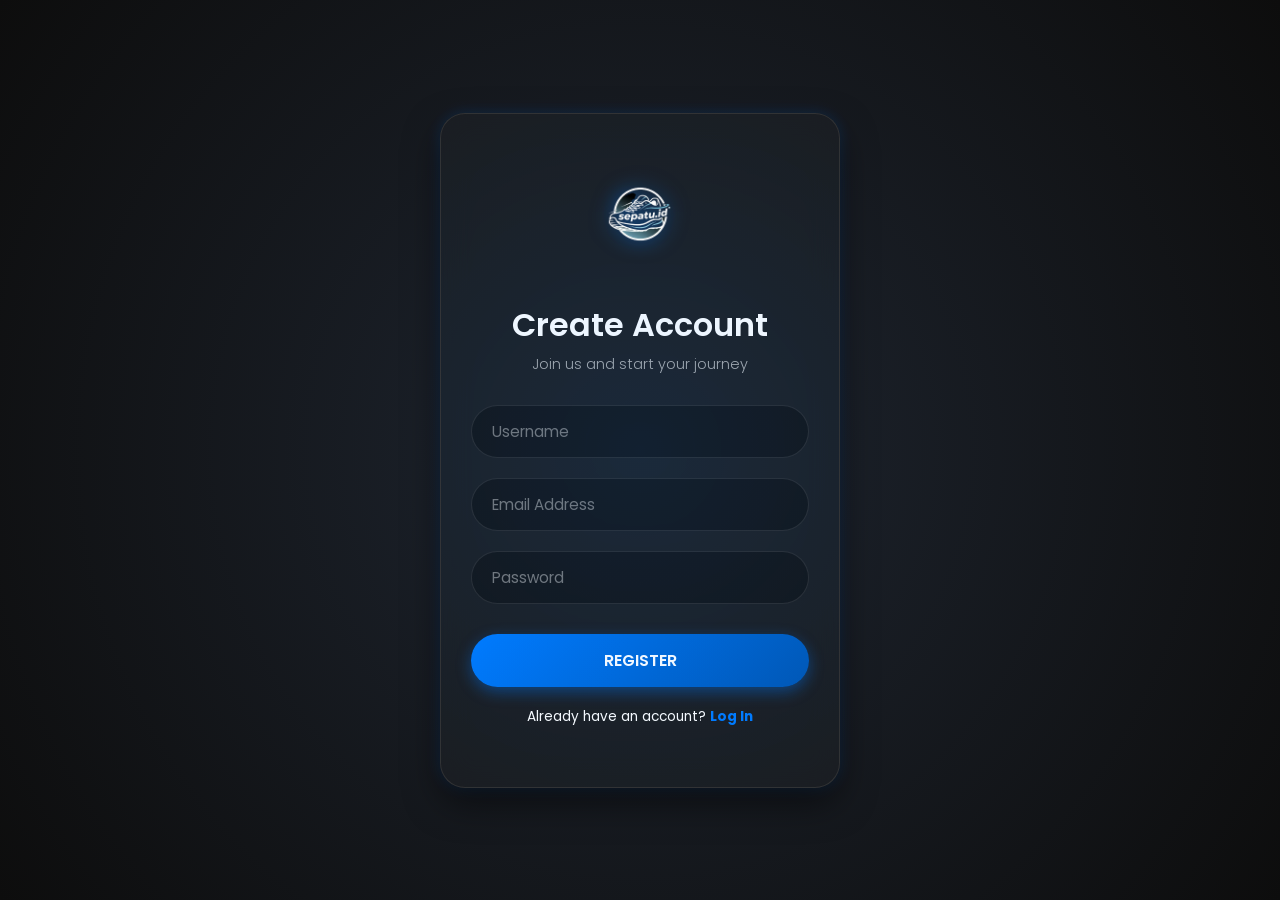
==== register.html @ 689a0e33 "initial" ====
<!DOCTYPE html>
<html lang="id">
<head>
    <meta charset="UTF-8">
    <meta name="viewport" content="width=device-width, initial-scale=1.0">
    <title>Register - Sepatu.id</title>
    <link rel="stylesheet" href="index.css">
</head>
<body>

    <!-- <header class="top-header">
        <div class="logo-container">
            <img src="asset/picture/logo.png" alt="Logo Header" class="header-img"> 
            <span>SEPATU.ID</span>
        </div>
        <div class="nav-buttons">
            <a href="index.html" class="btn-primary">Back to Login</a>
        </div>
    </header> -->

    <div class="login-wrapper">
        <div class="login-card">
            <div class="center-logo-area">
                <img src="asset/picture/logo.png" alt="Logo Login" class="center-img">
            </div> 
            
            <h2>Create Account</h2>
            <p class="subtitle">Join us and start your journey</p>

            <form action="index.html">
                <div class="input-group">
                    <input type="text" id="regUsername" placeholder="Username" required autocomplete="off">
                </div>

                <div class="input-group">
                    <input type="email" id="regEmail" placeholder="Email Address" required autocomplete="off">
                </div>

                <div class="input-group">
                    <input type="password" id="regPassword" placeholder="Password" required>
                </div>
                
                <button type="submit" class="btn-login">REGISTER</button>
            </form>
            
            <div class="forgot-pass">
                Already have an account? <a href="index.html" style="color:#007bff; font-weight:bold;">Log In</a>
            </div>
        </div>
    </div>

</body>
</html>
---- index.css ----
/* Import Font Keren (Poppins) */
@import url('https://fonts.googleapis.com/css2?family=Poppins:wght@300;400;600;700&display=swap');

/* Reset dasar */
* {
    margin: 0;
    padding: 0;
    box-sizing: border-box;
    font-family: 'Poppins', sans-serif; /* Ganti font jadi Poppins */
}

body {
    background-color: #121212;
    /* Background dengan gradasi halus agar tidak flat */
    background-image: radial-gradient(circle at 50% 50%, #1e2530 0%, #0d0d0d 100%);
    color: #fff;
    min-height: 100vh;
    display: flex;
    flex-direction: column;
}

/* --- HEADER ATAS --- */
.top-header {
    display: flex;
    justify-content: space-between;
    align-items: center;
    padding: 20px 5%;
    position: absolute; /* Agar header mengambang di atas */
    width: 100%;
    z-index: 10;
}

.logo-container {
    display: flex;
    align-items: center;
    color: #fff;
    font-weight: 700;
    font-size: 1.2rem;
    letter-spacing: 1px;
}

.header-img {
    height: 40px;
    width: auto;
    margin-right: 10px;
}

/* --- WRAPPER PEMUSATAN --- */
.login-wrapper {
    flex: 1;
    display: flex;
    justify-content: center;
    align-items: center;
    padding: 80px 20px; /* Padding extra biar ga mepet header */
}

/* --- KARTU LOGIN (GLASSMORPHISM) --- */
.login-card {
    /* Efek Kaca Gelap */
    background: rgba(30, 30, 30, 0.6);
    backdrop-filter: blur(15px);
    -webkit-backdrop-filter: blur(15px);
    border: 1px solid rgba(255, 255, 255, 0.1);
    
    padding: 40px 30px;
    width: 100%;
    max-width: 400px; /* Sedikit lebih lebar agar lega */
    
    /* BENTUK: Sudut melengkung (tidak kotak kaku) */
    border-radius: 25px; 
    
    text-align: center;
    /* Bayangan lembut (Glow) */
    box-shadow: 0 15px 35px rgba(0, 0, 0, 0.5), 0 0 15px rgba(0, 123, 255, 0.2);
    position: relative;
    overflow: hidden;
}

/* Hiasan Cahaya di atas Card (Opsional) */
.login-card::before {
    content: '';
    position: absolute;
    top: -50%;
    left: -50%;
    width: 200%;
    height: 200%;
    background: radial-gradient(circle, rgba(0, 123, 255, 0.1) 0%, transparent 60%);
    pointer-events: none;
}

/* Logo Tengah */
.center-logo-area {
    margin-bottom: 20px;
}

.center-img {
    width: 120px; /* Diperkecil sedikit agar proporsional */
    height: auto;
    filter: drop-shadow(0 0 10px rgba(0,123,255,0.5)); /* Efek glow pada logo */
}

h2 {
    color: #fff;
    margin-bottom: 5px;
    font-size: 2rem;
    font-weight: 600;
}

.subtitle {
    color: #aaa;
    font-size: 0.9rem;
    margin-bottom: 30px;
    font-weight: 300;
}

/* --- FORM INPUT --- */
.input-group {
    margin-bottom: 20px;
}

.input-group input {
    width: 100%;
    padding: 14px 20px;
    background-color: rgba(0, 0, 0, 0.3); /* Input semi transparan */
    border: 1px solid rgba(255, 255, 255, 0.1);
    border-radius: 50px; /* Input berbentuk pil (bulat) */
    color: #fff;
    outline: none;
    font-size: 0.95rem;
    transition: 0.3s;
}

.input-group input:focus {
    border-color: #007bff;
    background-color: rgba(0, 0, 0, 0.5);
    box-shadow: 0 0 10px rgba(0, 123, 255, 0.3);
}

.input-group input::placeholder {
    color: #777;
}

/* --- TOMBOL --- */
button {
    font-family: 'Poppins', sans-serif;
}

.btn-primary {
    background: transparent;
    color: #aaa;
    border: 1px solid rgba(255,255,255,0.2);
    padding: 8px 20px;
    border-radius: 50px;
    text-decoration: none;
    font-size: 0.85rem;
    transition: 0.3s;
}

.btn-primary:hover {
    color: #fff;
    border-color: #fff;
}

.btn-login {
    width: 100%;
    padding: 14px;
    background: linear-gradient(135deg, #007bff 0%, #0056b3 100%);
    color: white;
    font-weight: 600;
    border: none;
    border-radius: 50px; /* Tombol bulat */
    cursor: pointer;
    margin-top: 10px;
    font-size: 1rem;
    box-shadow: 0 5px 15px rgba(0, 123, 255, 0.4);
    transition: transform 0.2s, box-shadow 0.2s;
}

.btn-login:hover {
    transform: translateY(-2px);
    box-shadow: 0 8px 20px rgba(0, 123, 255, 0.6);
}

.btn-register-new {
    width: 100%;
    padding: 14px;
    background: transparent;
    color: #fff;
    border: 2px solid rgba(255, 255, 255, 0.1);
    border-radius: 50px;
    font-weight: 600;
    cursor: pointer;
    transition: 0.3s;
}

.btn-register-new:hover {
    background: rgba(255, 255, 255, 0.1);
    border-color: #fff;
}

.forgot-pass {
    margin: 20px 0;
    font-size: 0.85rem;
}

.forgot-pass a {
    color: #888;
    text-decoration: none;
    transition: 0.3s;
}

.forgot-pass a:hover {
    color: #007bff;
}
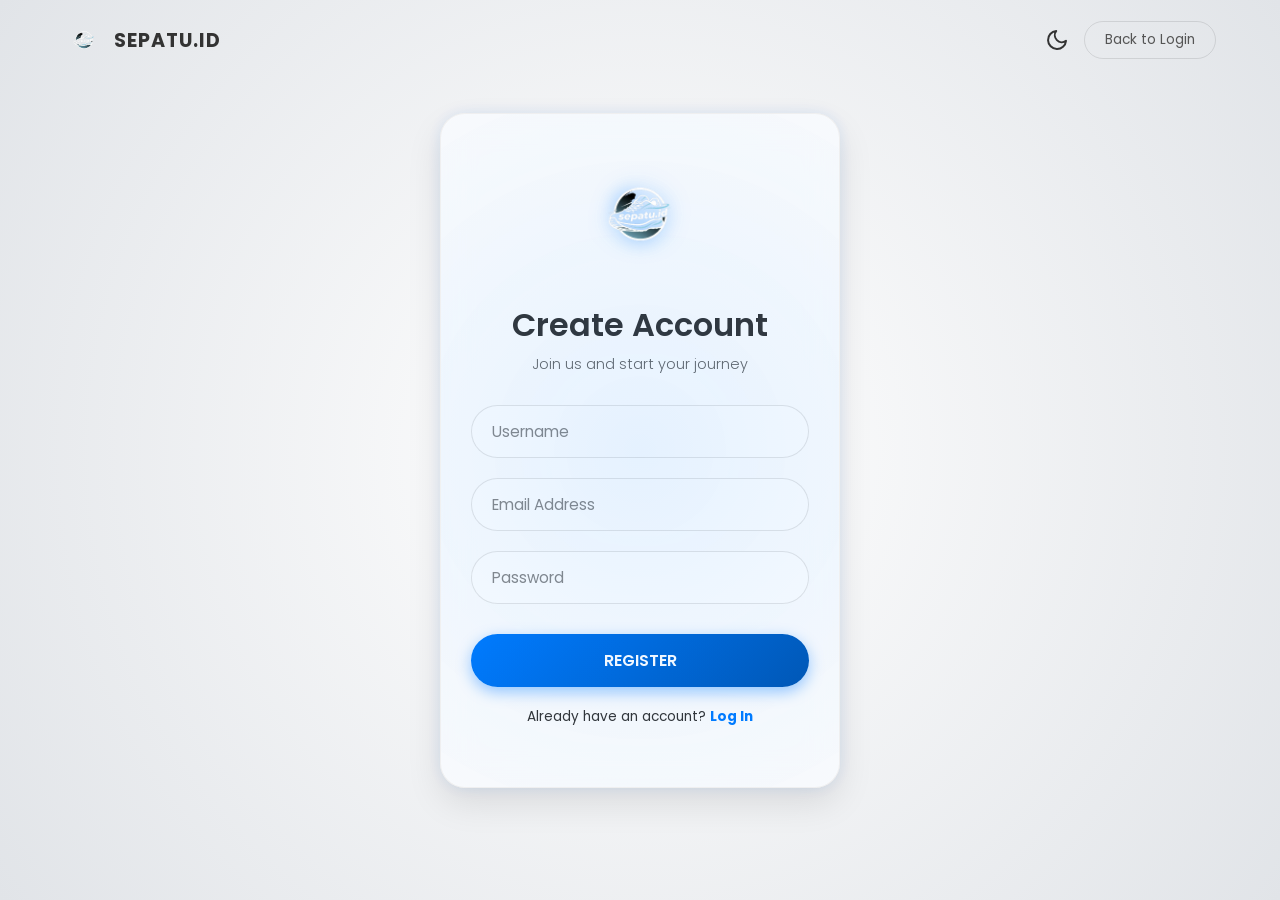
==== commit 906055ab: "perbaikan bug" ====
--- a/register.html
+++ b/register.html
@@ -8,15 +8,18 @@
 </head>
 <body>
 
-    <!-- <header class="top-header">
+    <header class="top-header">
         <div class="logo-container">
             <img src="asset/picture/logo.png" alt="Logo Header" class="header-img"> 
             <span>SEPATU.ID</span>
         </div>
         <div class="nav-buttons">
+            <button id="theme-toggle" aria-label="Toggle Dark Mode">
+                <svg xmlns="http://www.w3.org/2000/svg" width="24" height="24" viewBox="0 0 24 24" fill="none" stroke="currentColor" stroke-width="2" stroke-linecap="round" stroke-linejoin="round" class="feather feather-moon"><path d="M21 12.79A9 9 0 1 1 11.21 3 7 7 0 0 0 21 12.79z"></path></svg>
+            </button>
             <a href="index.html" class="btn-primary">Back to Login</a>
         </div>
-    </header> -->
+    </header>
 
     <div class="login-wrapper">
         <div class="login-card">
@@ -49,5 +52,6 @@
         </div>
     </div>
 
+    <script src="javascript/navbar.js"></script>
 </body>
 </html>
--- a/index.css
+++ b/index.css
@@ -1,19 +1,68 @@
 /* Import Font Keren (Poppins) */
 @import url('https://fonts.googleapis.com/css2?family=Poppins:wght@300;400;600;700&display=swap');
+
+/* --- CSS VARIABLES (THEMING) --- */
+:root {
+    /* Default: LIGHT MODE */
+    --bg-color: #f0f2f5;
+    --bg-gradient: radial-gradient(circle at 50% 50%, #ffffff 0%, #e1e4e8 100%);
+    --text-main: #333333;
+    --text-muted: #666666;
+    --text-placeholder: #888888;
+    
+    --card-bg: rgba(255, 255, 255, 0.75);
+    --card-border: rgba(0, 0, 0, 0.05);
+    --card-shadow: 0 15px 35px rgba(0, 0, 0, 0.1), 0 0 15px rgba(0, 123, 255, 0.1);
+    
+    --input-bg: rgba(255, 255, 255, 0.9);
+    --input-border: rgba(0, 0, 0, 0.1);
+    --input-focus-shadow: rgba(0, 123, 255, 0.2);
+    
+    --btn-primary-border: rgba(0, 0, 0, 0.1);
+    --btn-primary-text: #555;
+    --btn-primary-hover-bg: rgba(0, 0, 0, 0.05);
+    --btn-primary-hover-color: #000;
+    
+    --accent-color: #007bff;
+    --accent-hover: #0056b3;
+    --white-always: #fff; /* Untuk teks di tombol solid */
+}
+
+[data-theme="dark"] {
+    /* DARK MODE (Matching original design) */
+    --bg-color: #121212;
+    --bg-gradient: radial-gradient(circle at 50% 50%, #1e2530 0%, #0d0d0d 100%);
+    --text-main: #ffffff;
+    --text-muted: #aaaaaa;
+    --text-placeholder: #777777;
+    
+    --card-bg: rgba(30, 30, 30, 0.6);
+    --card-border: rgba(255, 255, 255, 0.1);
+    --card-shadow: 0 15px 35px rgba(0, 0, 0, 0.5), 0 0 15px rgba(0, 123, 255, 0.2);
+    
+    --input-bg: rgba(0, 0, 0, 0.3);
+    --input-border: rgba(255, 255, 255, 0.1);
+    --input-focus-shadow: rgba(0, 123, 255, 0.3);
+    
+    --btn-primary-border: rgba(255, 255, 255, 0.2);
+    --btn-primary-text: #aaaaaa;
+    --btn-primary-hover-bg: transparent;
+    --btn-primary-hover-color: #ffffff;
+}
 
 /* Reset dasar */
 * {
     margin: 0;
     padding: 0;
     box-sizing: border-box;
-    font-family: 'Poppins', sans-serif; /* Ganti font jadi Poppins */
+    font-family: 'Poppins', sans-serif;
+    transition: background-color 0.3s ease, color 0.3s ease, border-color 0.3s ease; /* Smooth transition for theme toggle */
 }
 
 body {
-    background-color: #121212;
-    /* Background dengan gradasi halus agar tidak flat */
-    background-image: radial-gradient(circle at 50% 50%, #1e2530 0%, #0d0d0d 100%);
-    color: #fff;
+    background-color: var(--bg-color);
+    background-image: var(--bg-gradient);
+    color: var(--text-main);
     min-height: 100vh;
     display: flex;
     flex-direction: column;
@@ -25,7 +74,7 @@
     justify-content: space-between;
     align-items: center;
     padding: 20px 5%;
-    position: absolute; /* Agar header mengambang di atas */
+    position: absolute;
     width: 100%;
     z-index: 10;
 }
@@ -33,7 +82,7 @@
 .logo-container {
     display: flex;
     align-items: center;
-    color: #fff;
+    color: var(--text-main);
     font-weight: 700;
     font-size: 1.2rem;
     letter-spacing: 1px;
@@ -45,38 +94,51 @@
     margin-right: 10px;
 }
 
+.nav-buttons {
+    display: flex;
+    align-items: center;
+    gap: 15px; /* Jarak antar elemen di header */
+}
+
+#theme-toggle {
+    background: none;
+    border: none;
+    cursor: pointer;
+    font-size: 1.2rem;
+    color: var(--text-main);
+    display: flex;
+    align-items: center;
+    justify-content: center;
+}
+
 /* --- WRAPPER PEMUSATAN --- */
 .login-wrapper {
     flex: 1;
     display: flex;
     justify-content: center;
     align-items: center;
-    padding: 80px 20px; /* Padding extra biar ga mepet header */
+    padding: 80px 20px;
 }
 
 /* --- KARTU LOGIN (GLASSMORPHISM) --- */
 .login-card {
-    /* Efek Kaca Gelap */
-    background: rgba(30, 30, 30, 0.6);
+    background: var(--card-bg);
     backdrop-filter: blur(15px);
     -webkit-backdrop-filter: blur(15px);
-    border: 1px solid rgba(255, 255, 255, 0.1);
+    border: 1px solid var(--card-border);
     
     padding: 40px 30px;
     width: 100%;
-    max-width: 400px; /* Sedikit lebih lebar agar lega */
-    
-    /* BENTUK: Sudut melengkung (tidak kotak kaku) */
+    max-width: 400px;
+    
     border-radius: 25px; 
-    
     text-align: center;
-    /* Bayangan lembut (Glow) */
-    box-shadow: 0 15px 35px rgba(0, 0, 0, 0.5), 0 0 15px rgba(0, 123, 255, 0.2);
+    box-shadow: var(--card-shadow);
     position: relative;
     overflow: hidden;
 }
 
-/* Hiasan Cahaya di atas Card (Opsional) */
+/* Hiasan Cahaya di atas Card */
 .login-card::before {
     content: '';
     position: absolute;
@@ -94,20 +156,20 @@
 }
 
 .center-img {
-    width: 120px; /* Diperkecil sedikit agar proporsional */
+    width: 120px;
     height: auto;
-    filter: drop-shadow(0 0 10px rgba(0,123,255,0.5)); /* Efek glow pada logo */
+    filter: drop-shadow(0 0 10px rgba(0,123,255,0.5));
 }
 
 h2 {
-    color: #fff;
+    color: var(--text-main);
     margin-bottom: 5px;
     font-size: 2rem;
     font-weight: 600;
 }
 
 .subtitle {
-    color: #aaa;
+    color: var(--text-muted);
     font-size: 0.9rem;
     margin-bottom: 30px;
     font-weight: 300;
@@ -121,23 +183,23 @@
 .input-group input {
     width: 100%;
     padding: 14px 20px;
-    background-color: rgba(0, 0, 0, 0.3); /* Input semi transparan */
-    border: 1px solid rgba(255, 255, 255, 0.1);
-    border-radius: 50px; /* Input berbentuk pil (bulat) */
-    color: #fff;
+    background-color: var(--input-bg);
+    border: 1px solid var(--input-border);
+    border-radius: 50px;
+    color: var(--text-main);
     outline: none;
     font-size: 0.95rem;
     transition: 0.3s;
 }
 
 .input-group input:focus {
-    border-color: #007bff;
-    background-color: rgba(0, 0, 0, 0.5);
-    box-shadow: 0 0 10px rgba(0, 123, 255, 0.3);
+    border-color: var(--accent-color);
+    background-color: var(--input-bg); /* Keep base opacity/color */
+    box-shadow: 0 0 10px var(--input-focus-shadow);
 }
 
 .input-group input::placeholder {
-    color: #777;
+    color: var(--text-placeholder);
 }
 
 /* --- TOMBOL --- */
@@ -147,8 +209,8 @@
 
 .btn-primary {
     background: transparent;
-    color: #aaa;
-    border: 1px solid rgba(255,255,255,0.2);
+    color: var(--btn-primary-text);
+    border: 1px solid var(--btn-primary-border);
     padding: 8px 20px;
     border-radius: 50px;
     text-decoration: none;
@@ -157,8 +219,9 @@
 }
 
 .btn-primary:hover {
-    color: #fff;
-    border-color: #fff;
+    color: var(--btn-primary-hover-color);
+    border-color: var(--text-main);
+    background-color: var(--btn-primary-hover-bg);
 }
 
 .btn-login {
@@ -168,7 +231,7 @@
     color: white;
     font-weight: 600;
     border: none;
-    border-radius: 50px; /* Tombol bulat */
+    border-radius: 50px;
     cursor: pointer;
     margin-top: 10px;
     font-size: 1rem;
@@ -185,8 +248,8 @@
     width: 100%;
     padding: 14px;
     background: transparent;
-    color: #fff;
-    border: 2px solid rgba(255, 255, 255, 0.1);
+    color: var(--text-main);
+    border: 2px solid var(--input-border);
     border-radius: 50px;
     font-weight: 600;
     cursor: pointer;
@@ -194,8 +257,8 @@
 }
 
 .btn-register-new:hover {
-    background: rgba(255, 255, 255, 0.1);
-    border-color: #fff;
+    background: rgba(125, 125, 125, 0.1);
+    border-color: var(--text-main);
 }
 
 .forgot-pass {
@@ -204,11 +267,11 @@
 }
 
 .forgot-pass a {
-    color: #888;
+    color: var(--text-placeholder);
     text-decoration: none;
     transition: 0.3s;
 }
 
 .forgot-pass a:hover {
-    color: #007bff;
+    color: var(--accent-color);
 }
